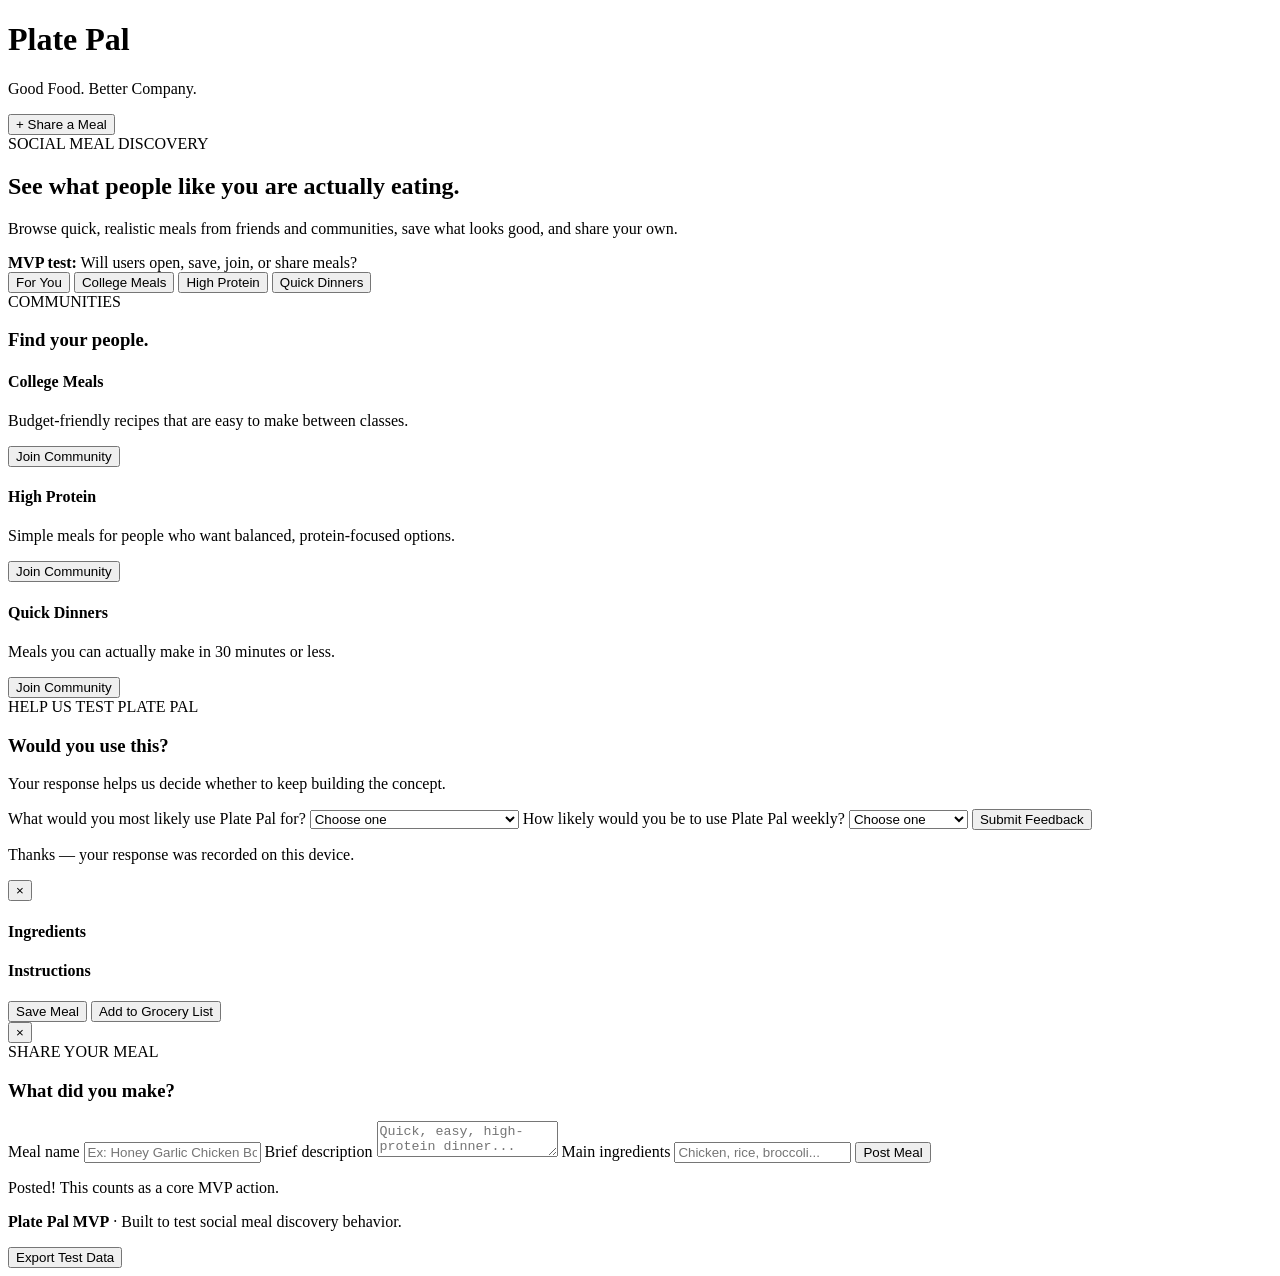
==== index.html @ 258e6122 "Publish Plate Pal MVP" ====
<!DOCTYPE html>
<html lang="en">
<head>
  <meta charset="UTF-8" />
  <meta name="viewport" content="width=device-width, initial-scale=1.0" />
  <title>Plate Pal MVP</title>
  <link rel="stylesheet" href="style.css" />
</head>
<body>
  <header class="topbar">
    <div>
      <h1>Plate Pal</h1>
      <p class="tagline">Good Food. Better Company.</p>
    </div>
    <button id="submitMealBtn" class="primary-btn">+ Share a Meal</button>
  </header>

  <main>
    <section class="hero">
      <div>
        <span class="eyebrow">SOCIAL MEAL DISCOVERY</span>
        <h2>See what people like you are actually eating.</h2>
        <p>
          Browse quick, realistic meals from friends and communities, save what looks good,
          and share your own.
        </p>
      </div>
      <div class="test-note">
        <strong>MVP test:</strong>
        <span>Will users open, save, join, or share meals?</span>
      </div>
    </section>

    <section class="filters">
      <button class="filter active" data-filter="all">For You</button>
      <button class="filter" data-filter="college">College Meals</button>
      <button class="filter" data-filter="protein">High Protein</button>
      <button class="filter" data-filter="quick">Quick Dinners</button>
    </section>

    <section id="feed" class="feed"></section>

    <section class="communities-section">
      <div class="section-heading">
        <div>
          <span class="eyebrow">COMMUNITIES</span>
          <h3>Find your people.</h3>
        </div>
      </div>

      <div class="community-grid">
        <article class="community-card">
          <h4>College Meals</h4>
          <p>Budget-friendly recipes that are easy to make between classes.</p>
          <button class="secondary-btn join-btn" data-community="College Meals">Join Community</button>
        </article>

        <article class="community-card">
          <h4>High Protein</h4>
          <p>Simple meals for people who want balanced, protein-focused options.</p>
          <button class="secondary-btn join-btn" data-community="High Protein">Join Community</button>
        </article>

        <article class="community-card">
          <h4>Quick Dinners</h4>
          <p>Meals you can actually make in 30 minutes or less.</p>
          <button class="secondary-btn join-btn" data-community="Quick Dinners">Join Community</button>
        </article>
      </div>
    </section>

    <section class="feedback-section">
      <div>
        <span class="eyebrow">HELP US TEST PLATE PAL</span>
        <h3>Would you use this?</h3>
        <p>Your response helps us decide whether to keep building the concept.</p>
      </div>
      <form id="feedbackForm">
        <label>
          What would you most likely use Plate Pal for?
          <select id="useCase" required>
            <option value="">Choose one</option>
            <option>Finding meal inspiration</option>
            <option>Saving recipes</option>
            <option>Seeing what friends are making</option>
            <option>Sharing my own meals</option>
            <option>Joining food communities</option>
          </select>
        </label>

        <label>
          How likely would you be to use Plate Pal weekly?
          <select id="weeklyUse" required>
            <option value="">Choose one</option>
            <option>Very likely</option>
            <option>Somewhat likely</option>
            <option>Not sure</option>
            <option>Unlikely</option>
          </select>
        </label>

        <button class="primary-btn" type="submit">Submit Feedback</button>
      </form>
      <p id="feedbackThanks" class="success hidden">Thanks — your response was recorded on this device.</p>
    </section>
  </main>

  <div id="recipeModal" class="modal hidden" aria-hidden="true">
    <div class="modal-card">
      <button class="close-btn" id="closeRecipe" aria-label="Close">×</button>
      <img id="modalImage" alt="" />
      <div class="modal-content">
        <span id="modalTag" class="pill"></span>
        <h3 id="modalTitle"></h3>
        <p id="modalDescription"></p>

        <h4>Ingredients</h4>
        <ul id="modalIngredients"></ul>

        <h4>Instructions</h4>
        <ol id="modalInstructions"></ol>

        <div class="modal-actions">
          <button id="saveRecipeBtn" class="primary-btn">Save Meal</button>
          <button id="groceryBtn" class="secondary-btn">Add to Grocery List</button>
        </div>
      </div>
    </div>
  </div>

  <div id="shareModal" class="modal hidden" aria-hidden="true">
    <div class="modal-card small">
      <button class="close-btn" id="closeShare" aria-label="Close">×</button>
      <div class="modal-content">
        <span class="eyebrow">SHARE YOUR MEAL</span>
        <h3>What did you make?</h3>
        <form id="shareMealForm">
          <label>
            Meal name
            <input id="mealName" required placeholder="Ex: Honey Garlic Chicken Bowl" />
          </label>
          <label>
            Brief description
            <textarea id="mealDescription" required placeholder="Quick, easy, high-protein dinner..."></textarea>
          </label>
          <label>
            Main ingredients
            <input id="mealIngredients" required placeholder="Chicken, rice, broccoli..." />
          </label>
          <button class="primary-btn" type="submit">Post Meal</button>
        </form>
        <p id="shareThanks" class="success hidden">Posted! This counts as a core MVP action.</p>
      </div>
    </div>
  </div>

  <footer>
    <p><strong>Plate Pal MVP</strong> · Built to test social meal discovery behavior.</p>
    <button id="exportBtn" class="text-btn">Export Test Data</button>
  </footer>

  <script src="script.js"></script>
</body>
</html>
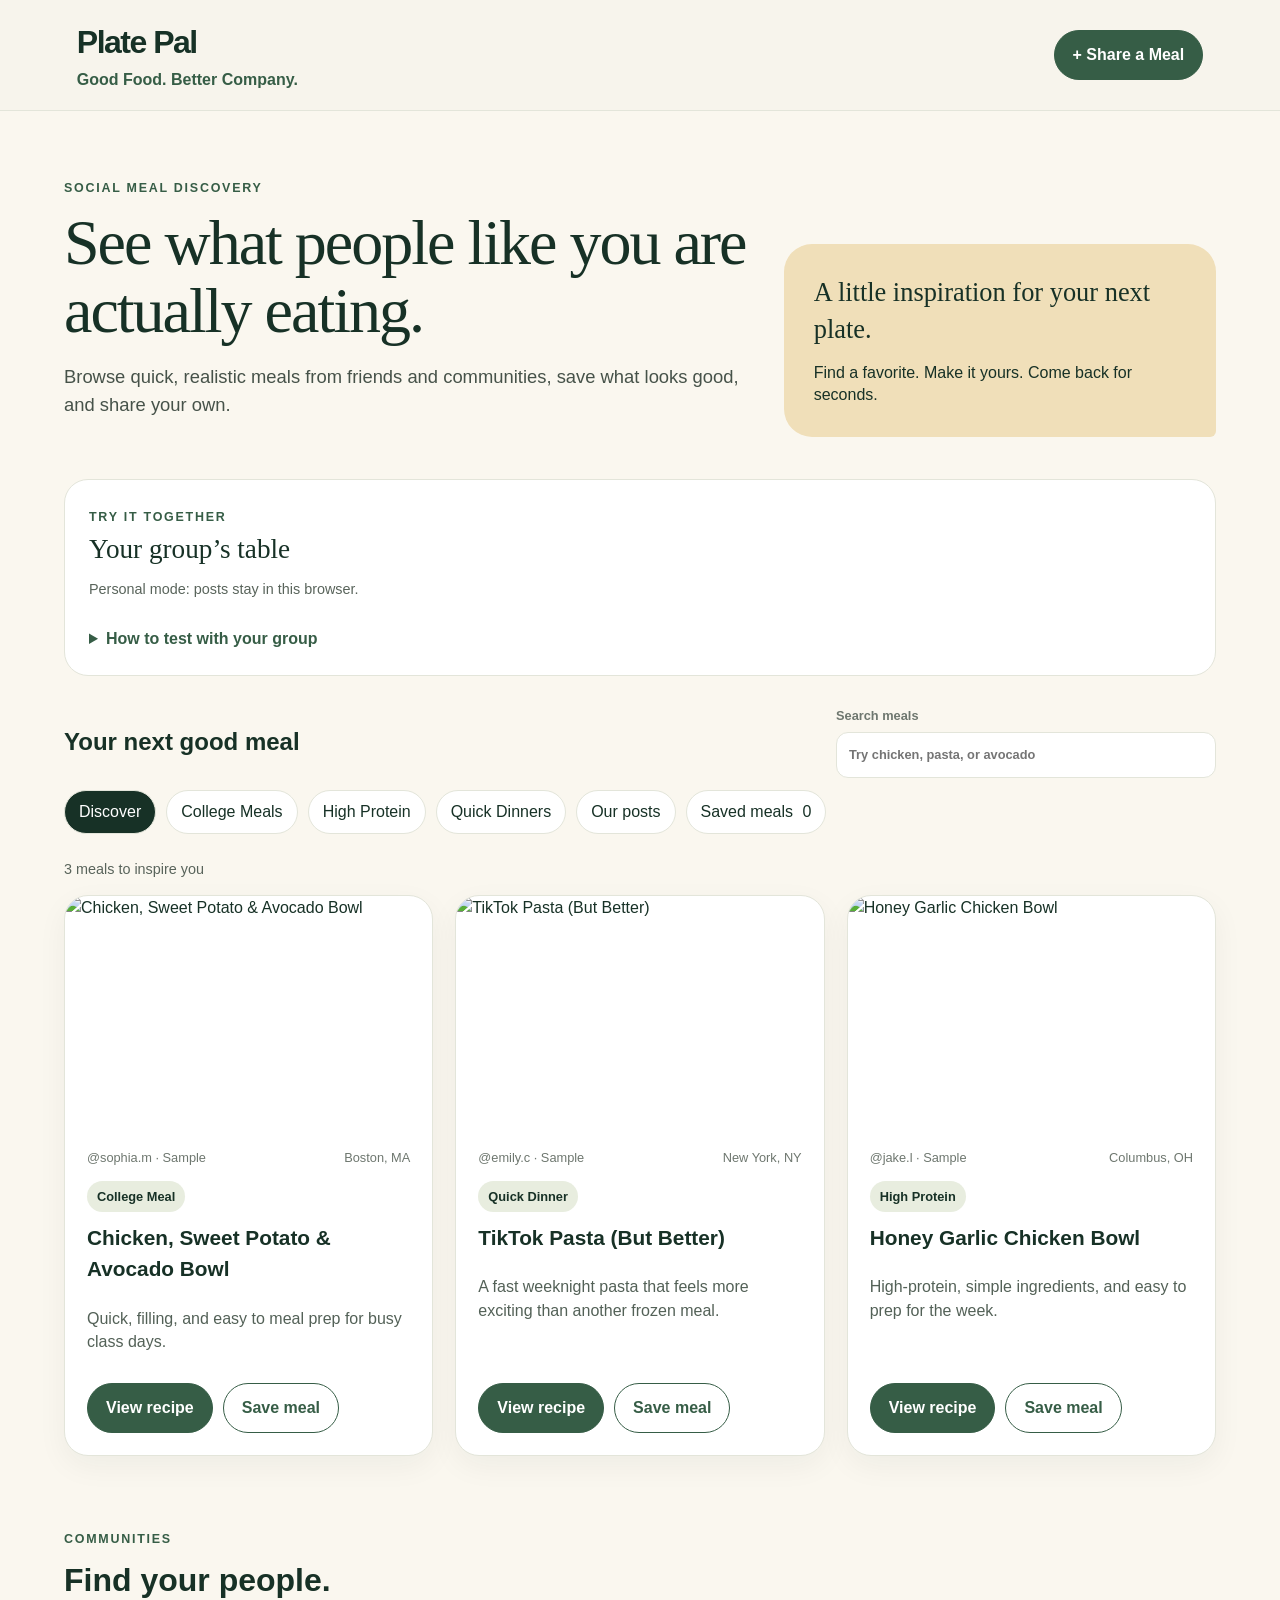
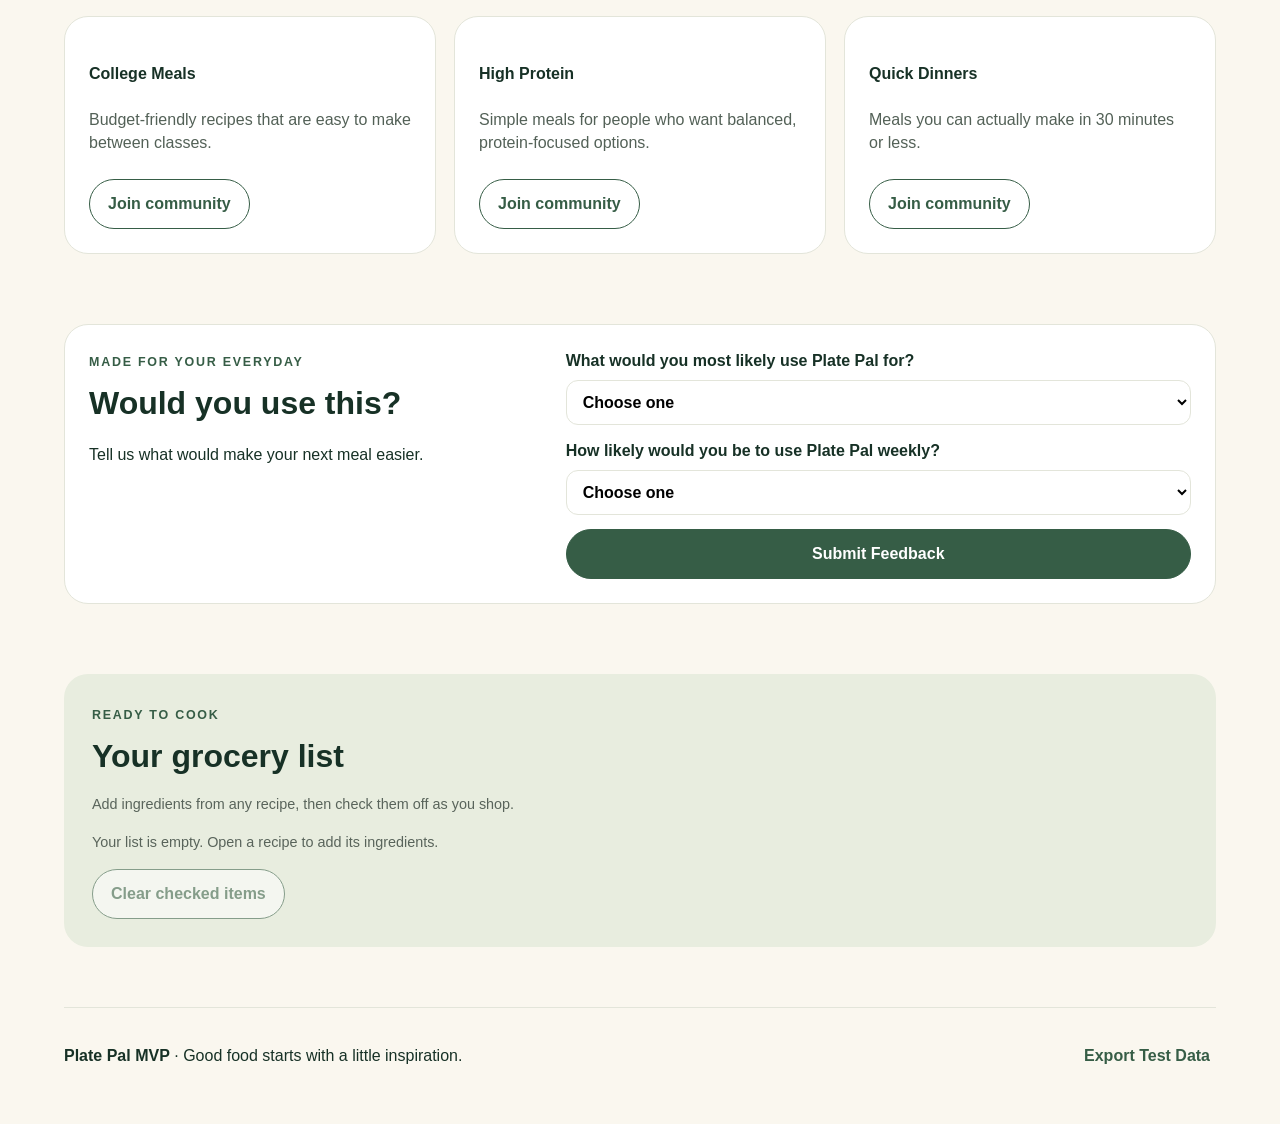
==== commit 379fd465: "Upgrade Plate Pal with meal photos, macros, saved meals, and group testing Replace the starter inter" ====
--- a/index.html
+++ b/index.html
@@ -15,7 +15,7 @@
     <button id="submitMealBtn" class="primary-btn">+ Share a Meal</button>
   </header>
 
-  <main>
+  <main id="main">
     <section class="hero">
       <div>
         <span class="eyebrow">SOCIAL MEAL DISCOVERY</span>
@@ -26,17 +26,27 @@
         </p>
       </div>
       <div class="test-note">
-        <strong>MVP test:</strong>
-        <span>Will users open, save, join, or share meals?</span>
-      </div>
-    </section>
-
-    <section class="filters">
-      <button class="filter active" data-filter="all">For You</button>
+        <strong>A little inspiration for your next plate.</strong>
+        <span>Find a favorite. Make it yours. Come back for seconds.</span>
+      </div>
+    </section>
+
+    <section class="group-panel" aria-labelledby="groupHeading">
+      <div><span class="eyebrow">TRY IT TOGETHER</span><h2 id="groupHeading">Your group’s table</h2><p id="groupStatus" class="results" role="status">Personal mode: posts stay in this browser.</p></div>
+      <div class="group-actions"><button id="refreshGroup" class="secondary-btn hidden">Refresh group feed</button><button id="copyGroupLink" class="secondary-btn hidden">Copy group link</button></div>
+      <label id="groupLinkLabel" class="hidden">Group link<input id="groupLink" type="text" readonly /></label>
+      <details id="groupHelp"><summary>How to test with your group</summary><p>For a shared feed, start the included group server on one computer and open its group link on each device connected to the same Wi-Fi. See GROUP_TESTING.md for the steps.</p><p>You can also try posting here on your own: add your name, a food photo, and optional nutrition info. Choose “Our posts” to see your creations.</p></details>
+    </section>
+    <div class="feed-heading"><h2>Your next good meal</h2><label class="search-label">Search meals<input id="searchMeals" type="search" placeholder="Try chicken, pasta, or avocado" /></label></div>
+    <section class="filters" aria-label="Filter meals">
+      <button class="filter active" data-filter="all">Discover</button>
       <button class="filter" data-filter="college">College Meals</button>
       <button class="filter" data-filter="protein">High Protein</button>
       <button class="filter" data-filter="quick">Quick Dinners</button>
-    </section>
+      <button class="filter" data-filter="group">Our posts</button>
+      <button class="filter" data-filter="saved">Saved meals <span id="savedCount">0</span></button>
+    </section>
+    <p id="resultCount" class="results" aria-live="polite"></p>
 
     <section id="feed" class="feed"></section>
 
@@ -71,9 +81,9 @@
 
     <section class="feedback-section">
       <div>
-        <span class="eyebrow">HELP US TEST PLATE PAL</span>
+        <span class="eyebrow">MADE FOR YOUR EVERYDAY</span>
         <h3>Would you use this?</h3>
-        <p>Your response helps us decide whether to keep building the concept.</p>
+        <p>Tell us what would make your next meal easier.</p>
       </div>
       <form id="feedbackForm">
         <label>
@@ -105,7 +115,7 @@
     </section>
   </main>
 
-  <div id="recipeModal" class="modal hidden" aria-hidden="true">
+  <div id="recipeModal" class="modal hidden" role="dialog" aria-modal="true" aria-hidden="true" aria-label="Recipe">
     <div class="modal-card">
       <button class="close-btn" id="closeRecipe" aria-label="Close">×</button>
       <img id="modalImage" alt="" />
@@ -113,6 +123,7 @@
         <span id="modalTag" class="pill"></span>
         <h3 id="modalTitle"></h3>
         <p id="modalDescription"></p>
+        <div id="modalMacros"></div>
 
         <h4>Ingredients</h4>
         <ul id="modalIngredients"></ul>
@@ -128,37 +139,63 @@
     </div>
   </div>
 
-  <div id="shareModal" class="modal hidden" aria-hidden="true">
+  <div id="shareModal" class="modal hidden" role="dialog" aria-modal="true" aria-hidden="true" aria-label="Share a meal">
     <div class="modal-card small">
       <button class="close-btn" id="closeShare" aria-label="Close">×</button>
       <div class="modal-content">
         <span class="eyebrow">SHARE YOUR MEAL</span>
         <h3>What did you make?</h3>
         <form id="shareMealForm">
+          <label>Your name<input id="mealAuthor" maxlength="40" required autocomplete="nickname" placeholder="What should we call you?" /></label>
+          <div class="photo-upload">
+            <label>Meal photo (optional)<input id="mealPhoto" type="file" accept="image/jpeg,image/png,image/webp" aria-describedby="photoHelp photoStatus" /></label>
+            <p id="photoHelp" class="results">Choose a JPG, PNG, or WebP up to 15 MB. Photos are resized for your post.</p>
+            <img id="photoPreview" class="photo-preview hidden" alt="Your selected meal photo" />
+            <button id="removePhoto" class="text-btn hidden" type="button">Remove photo</button>
+            <p id="photoStatus" class="results" role="status"></p>
+          </div>
           <label>
             Meal name
-            <input id="mealName" required placeholder="Ex: Honey Garlic Chicken Bowl" />
+            <input id="mealName" maxlength="100" required placeholder="Ex: Honey Garlic Chicken Bowl" />
           </label>
           <label>
             Brief description
-            <textarea id="mealDescription" required placeholder="Quick, easy, high-protein dinner..."></textarea>
+            <textarea id="mealDescription" maxlength="600" required placeholder="Quick, easy, high-protein dinner..."></textarea>
           </label>
           <label>
-            Main ingredients
-            <input id="mealIngredients" required placeholder="Chicken, rice, broccoli..." />
+            Main ingredients (optional)
+            <input id="mealIngredients" maxlength="1500" placeholder="Chicken, rice, broccoli..." />
           </label>
-          <button class="primary-btn" type="submit">Post Meal</button>
+          <label>Steps (optional, one per line)<textarea id="mealSteps" maxlength="4000" placeholder="Cook the rice.&#10;Prepare your toppings.&#10;Build your bowl."></textarea></label>
+          <label>Community<select id="mealCommunity"><option value="college">College Meals</option><option value="protein">High Protein</option><option value="quick">Quick Dinners</option></select></label>
+          <fieldset class="macro-fields">
+            <legend>Nutrition per serving (optional)</legend>
+            <p class="results">Enter your own estimates or values from a label. Leave anything you don’t know blank.</p>
+            <label>Serving size<input id="mealServing" maxlength="80" placeholder="e.g. 1 bowl or 250 g" /></label>
+            <div class="macro-inputs">
+              <label>Calories (kcal)<input id="mealCalories" type="number" min="0" max="10000" step="1" inputmode="numeric" placeholder="—" /></label>
+              <label>Protein (g)<input id="mealProtein" type="number" min="0" max="1000" step="0.1" inputmode="decimal" placeholder="—" /></label>
+              <label>Carbs (g)<input id="mealCarbs" type="number" min="0" max="1000" step="0.1" inputmode="decimal" placeholder="—" /></label>
+              <label>Fat (g)<input id="mealFat" type="number" min="0" max="1000" step="0.1" inputmode="decimal" placeholder="—" /></label>
+            </div>
+            <p class="results">Reported by the person posting; not calculated from the photo.</p>
+          </fieldset>
+          <p id="shareModeNote" class="results">Your post is saved on this browser. Use group testing mode to share with your group.</p>
+          <p id="postError" class="form-error hidden" role="alert"></p>
+          <button id="postMealBtn" class="primary-btn" type="submit">Post meal</button>
         </form>
-        <p id="shareThanks" class="success hidden">Posted! This counts as a core MVP action.</p>
+        <p id="shareThanks" class="success hidden">Added to your feed!</p>
       </div>
     </div>
   </div>
 
+  <section class="grocery-section" aria-labelledby="groceryHeading"><div class="section-heading"><span class="eyebrow">READY TO COOK</span><h3 id="groceryHeading">Your grocery list</h3></div><p class="results">Add ingredients from any recipe, then check them off as you shop.</p><ul id="groceryList"></ul><button id="clearGroceries" class="secondary-btn">Clear checked items</button></section>
   <footer>
-    <p><strong>Plate Pal MVP</strong> · Built to test social meal discovery behavior.</p>
+    <p><strong>Plate Pal MVP</strong> · Good food starts with a little inspiration.</p>
     <button id="exportBtn" class="text-btn">Export Test Data</button>
   </footer>
 
+  <div id="toast" role="status" class="toast hidden"></div>
   <script src="script.js"></script>
 </body>
 </html>
--- a/style.css
+++ b/style.css
@@ -0,0 +1,428 @@
+* {
+  box-sizing: border-box;
+}
+
+:root {
+  --cream: #f7f4ec;
+  --card: #ffffff;
+  --sage: #dfe8dd;
+  --green: #476b50;
+  --dark: #173126;
+  --muted: #6e776f;
+  --line: #d8ddd7;
+}
+
+body {
+  margin: 0;
+  font-family: Arial, Helvetica, sans-serif;
+  background: var(--cream);
+  color: var(--dark);
+}
+
+button, input, textarea, select {
+  font: inherit;
+}
+
+button {
+  cursor: pointer;
+}
+
+.topbar {
+  position: sticky;
+  top: 0;
+  z-index: 10;
+  display: flex;
+  justify-content: space-between;
+  align-items: center;
+  padding: 18px 6vw;
+  background: rgba(247, 244, 236, 0.96);
+  border-bottom: 1px solid var(--line);
+}
+
+.topbar h1 {
+  margin: 0;
+  font-size: 2rem;
+}
+
+.tagline {
+  margin: 2px 0 0;
+  color: var(--green);
+  font-weight: 600;
+}
+
+main {
+  width: min(1180px, 90vw);
+  margin: 0 auto;
+}
+
+.hero {
+  display: grid;
+  grid-template-columns: 1.6fr 1fr;
+  gap: 28px;
+  align-items: end;
+  padding: 60px 0 30px;
+}
+
+.hero h2 {
+  font-size: clamp(2.3rem, 5vw, 4.5rem);
+  line-height: 0.98;
+  margin: 10px 0 18px;
+  max-width: 850px;
+}
+
+.hero p {
+  font-size: 1.15rem;
+  line-height: 1.5;
+  color: #465249;
+}
+
+.eyebrow {
+  font-size: 0.78rem;
+  font-weight: 800;
+  letter-spacing: 0.14em;
+  color: var(--green);
+}
+
+.test-note {
+  background: var(--sage);
+  border-radius: 22px;
+  padding: 20px;
+  line-height: 1.4;
+}
+
+.test-note strong,
+.test-note span {
+  display: block;
+}
+
+.primary-btn,
+.secondary-btn {
+  border-radius: 999px;
+  padding: 12px 18px;
+  border: 1px solid var(--green);
+  font-weight: 700;
+}
+
+.primary-btn {
+  background: var(--green);
+  color: white;
+}
+
+.secondary-btn {
+  background: white;
+  color: var(--green);
+}
+
+.filters {
+  display: flex;
+  gap: 10px;
+  flex-wrap: wrap;
+  margin: 10px 0 25px;
+}
+
+.filter {
+  border: 1px solid var(--line);
+  background: white;
+  color: var(--dark);
+  border-radius: 999px;
+  padding: 9px 14px;
+}
+
+.filter.active {
+  background: var(--dark);
+  color: white;
+}
+
+.feed {
+  display: grid;
+  grid-template-columns: repeat(3, 1fr);
+  gap: 22px;
+}
+
+.meal-card {
+  background: var(--card);
+  border: 1px solid var(--line);
+  border-radius: 24px;
+  overflow: hidden;
+  box-shadow: 0 10px 30px rgba(23, 49, 38, 0.05);
+}
+
+.meal-card img {
+  width: 100%;
+  height: 230px;
+  object-fit: cover;
+}
+
+.meal-content {
+  padding: 18px;
+}
+
+.meal-meta {
+  display: flex;
+  justify-content: space-between;
+  color: var(--muted);
+  font-size: 0.9rem;
+}
+
+.meal-card h3 {
+  margin: 10px 0 6px;
+  font-size: 1.3rem;
+}
+
+.meal-card p {
+  color: #536157;
+  line-height: 1.45;
+}
+
+.card-actions {
+  display: flex;
+  gap: 10px;
+  margin-top: 14px;
+}
+
+.pill {
+  display: inline-block;
+  border-radius: 999px;
+  background: var(--sage);
+  color: var(--dark);
+  padding: 6px 10px;
+  font-size: 0.8rem;
+  font-weight: 700;
+}
+
+.communities-section,
+.feedback-section {
+  margin: 70px 0;
+}
+
+.section-heading h3,
+.feedback-section h3 {
+  font-size: 2rem;
+  margin: 6px 0 12px;
+}
+
+.community-grid {
+  display: grid;
+  grid-template-columns: repeat(3, 1fr);
+  gap: 18px;
+}
+
+.community-card,
+.feedback-section {
+  background: white;
+  border: 1px solid var(--line);
+  border-radius: 24px;
+  padding: 24px;
+}
+
+.community-card p {
+  min-height: 55px;
+  color: #536157;
+  line-height: 1.45;
+}
+
+.feedback-section {
+  display: grid;
+  grid-template-columns: 1fr 1.4fr;
+  gap: 30px;
+}
+
+#feedbackForm,
+#shareMealForm {
+  display: grid;
+  gap: 14px;
+}
+
+label {
+  display: grid;
+  gap: 7px;
+  font-weight: 700;
+}
+
+input, textarea, select {
+  width: 100%;
+  padding: 12px;
+  border: 1px solid var(--line);
+  border-radius: 12px;
+  background: #fff;
+}
+
+textarea {
+  min-height: 100px;
+  resize: vertical;
+}
+
+.modal {
+  position: fixed;
+  inset: 0;
+  z-index: 30;
+  background: rgba(13, 28, 21, 0.62);
+  display: grid;
+  place-items: center;
+  padding: 25px;
+}
+
+.modal-card {
+  width: min(900px, 95vw);
+  max-height: 90vh;
+  overflow-y: auto;
+  background: white;
+  border-radius: 26px;
+  position: relative;
+}
+
+.modal-card.small {
+  width: min(560px, 95vw);
+}
+
+.modal-card > img {
+  width: 100%;
+  height: 330px;
+  object-fit: cover;
+}
+
+.modal-content {
+  padding: 26px;
+}
+
+.modal-actions {
+  display: flex;
+  gap: 12px;
+  flex-wrap: wrap;
+  margin-top: 20px;
+}
+
+.close-btn {
+  position: absolute;
+  top: 12px;
+  right: 12px;
+  width: 38px;
+  height: 38px;
+  border-radius: 50%;
+  border: 0;
+  background: rgba(255,255,255,0.95);
+  font-size: 1.6rem;
+  line-height: 1;
+}
+
+.hidden {
+  display: none !important;
+}
+
+.success {
+  margin-top: 14px;
+  color: var(--green);
+  font-weight: 700;
+}
+
+footer {
+  width: min(1180px, 90vw);
+  margin: 0 auto 40px;
+  padding-top: 20px;
+  border-top: 1px solid var(--line);
+  display: flex;
+  justify-content: space-between;
+  align-items: center;
+  gap: 20px;
+}
+
+.text-btn {
+  border: 0;
+  background: transparent;
+  color: var(--green);
+  font-weight: 700;
+}
+
+@media (max-width: 850px) {
+  .hero,
+  .feedback-section {
+    grid-template-columns: 1fr;
+  }
+
+  .feed,
+  .community-grid {
+    grid-template-columns: 1fr;
+  }
+
+  .topbar {
+    align-items: flex-start;
+    gap: 14px;
+  }
+
+  .topbar .primary-btn {
+    white-space: nowrap;
+  }
+}
+
+/* Everyday meal discovery */
+:root { --cream: #faf7ef; --green: #365d46; --sage: #e8eddf; --line: #e3e5da; }
+body { line-height: 1.5; }
+.topbar h1 { letter-spacing: -1.5px; }
+.hero { padding: 64px 0 42px; }
+.hero h2 { font-family: Georgia, serif; font-weight: 500; line-height: 1.06; letter-spacing: -2px; }
+.test-note { background: #f0dfb9; padding: 30px; border-radius: 28px 28px 6px 28px; }
+.test-note strong { font-family: Georgia, serif; font-size: 1.65rem; font-weight: 500; margin-bottom: 14px; }
+.feed-heading { display: flex; justify-content: space-between; align-items: center; gap: 24px; margin-top: 16px; }
+.feed-heading h2 { font-size: 1.5rem; }
+.search-label { font-size: .8rem; width: min(380px, 100%); color: var(--muted); }
+.results { color: #59645b; font-size: .9rem; }
+#savedCount { margin-left: 5px; }
+.meal-card { display: flex; flex-direction: column; transition: box-shadow .2s; }
+.meal-card:hover { box-shadow: 0 14px 35px #17312615; }
+.meal-content { display: flex; flex-direction: column; flex: 1; padding: 22px; }
+.meal-meta { gap: 10px; font-size: .8rem; margin-bottom: 14px; }
+.meal-content .pill { align-self: flex-start; }
+.meal-content p { flex: 1; }
+.meal-placeholder { height: 230px; display: grid; place-items: center; background: #e8eddf; color: #365d46; font: 2rem Georgia, serif; }
+button:hover { filter: brightness(.95); }
+button:disabled { opacity: .55; cursor: default; }
+:focus-visible { outline: 3px solid #b87523; outline-offset: 4px; }
+.empty-state { grid-column: 1 / -1; text-align: center; padding: 45px 24px; border: 1px dashed var(--line); border-radius: 24px; }
+.grocery-section { width: min(1180px,90vw); margin: 0 auto 60px; padding: 28px; background: #e8eddf; border-radius: 24px; }
+#groceryList { list-style: none; padding: 0; columns: 2; }
+.grocery-item { display: flex; align-items: center; gap: 12px; padding: 8px 0; font-weight: 400; break-inside: avoid; }
+.grocery-item input { width: 20px; height: 20px; accent-color: var(--green); }
+.grocery-item.checked { text-decoration: line-through; color: var(--muted); }
+.toast { position: fixed; bottom: 22px; left: 50%; transform: translateX(-50%); background: var(--dark); color: white; padding: 14px 24px; border-radius: 16px; max-width: 90vw; width: max-content; z-index: 60; box-shadow: 0 5px 30px #0002; }
+#feed { scroll-margin-top: 130px; }
+.modal-content li { padding-bottom: 8px; }
+@media (min-width: 601px) and (max-width: 850px) { .feed, .community-grid { grid-template-columns: repeat(2, 1fr); } }
+@media (max-width: 600px) {
+  .topbar { padding: 16px 5vw; align-items: center; }
+  .topbar h1 { font-size: 1.6rem; }
+  .tagline { font-size: .7rem; }
+  .topbar .primary-btn { padding: 10px 12px; font-size: .8rem; }
+  .hero { padding-top: 32px; gap: 16px; }
+  .hero h2 { letter-spacing: -1px; }
+  .feed-heading { align-items: stretch; flex-direction: column; gap: 0; }
+  .search-label { width: 100%; }
+  .filters { margin-top: 22px; gap: 8px; }
+  .filter { font-size: .85rem; }
+  .modal { padding: 10px; }
+  .modal-card { width: 100%; max-height: 92dvh; }
+  .modal-card > img { height: 210px; }
+  #groceryList { columns: 1; }
+  footer { align-items: flex-start; flex-direction: column; }
+}
+@media (prefers-reduced-motion: reduce) { * { scroll-behavior: auto !important; transition: none !important; } }
+
+/* Photo posts and group testing */
+.photo-upload, .macro-fields { padding: 18px; border: 1px solid var(--line); border-radius: 18px; min-width: 0; }
+.photo-preview { display: block; width: 100%; max-height: 250px; object-fit: contain; background: var(--cream); border-radius: 12px; margin-bottom: 10px; }
+.macro-fields legend { font-weight: 700; padding: 0 6px; }
+.macro-inputs { display: grid; grid-template-columns: repeat(2, minmax(0, 1fr)); gap: 12px; margin-top: 14px; }
+.macro-inputs label { font-size: .85rem; }
+.nutrition { border-top: 1px solid var(--line); padding: 12px 0; margin-top: 10px; }
+.nutrition .nutrition-caption { font-size: .8rem; margin: 0 0 8px; }
+.macro-summary { display: flex; flex-wrap: wrap; gap: 8px; }
+.macro-summary span { background: var(--cream); border-radius: 8px; padding: 6px 8px; font-size: .8rem; }
+.nutrition small { display: block; color: #59645b; font-size: .7rem; margin-top: 7px; }
+.form-error { color: #9c3024; background: #fff1e9; border-radius: 10px; padding: 12px; }
+.group-panel { border: 1px solid var(--line); background: white; padding: 24px; border-radius: 24px; margin-bottom: 28px; }
+.group-panel h2 { margin: 6px 0; font: 1.7rem Georgia, serif; }
+.group-actions { display: flex; flex-wrap: wrap; gap: 10px; }
+.group-panel summary { cursor: pointer; color: var(--green); font-weight: 700; margin-top: 12px; }
+.group-panel details p { max-width: 760px; color: #59645b; }
+
+#groupLinkLabel { margin-top: 16px; max-width: 680px; font-size: .85rem; }
+#groupLink { font-weight: 400; }
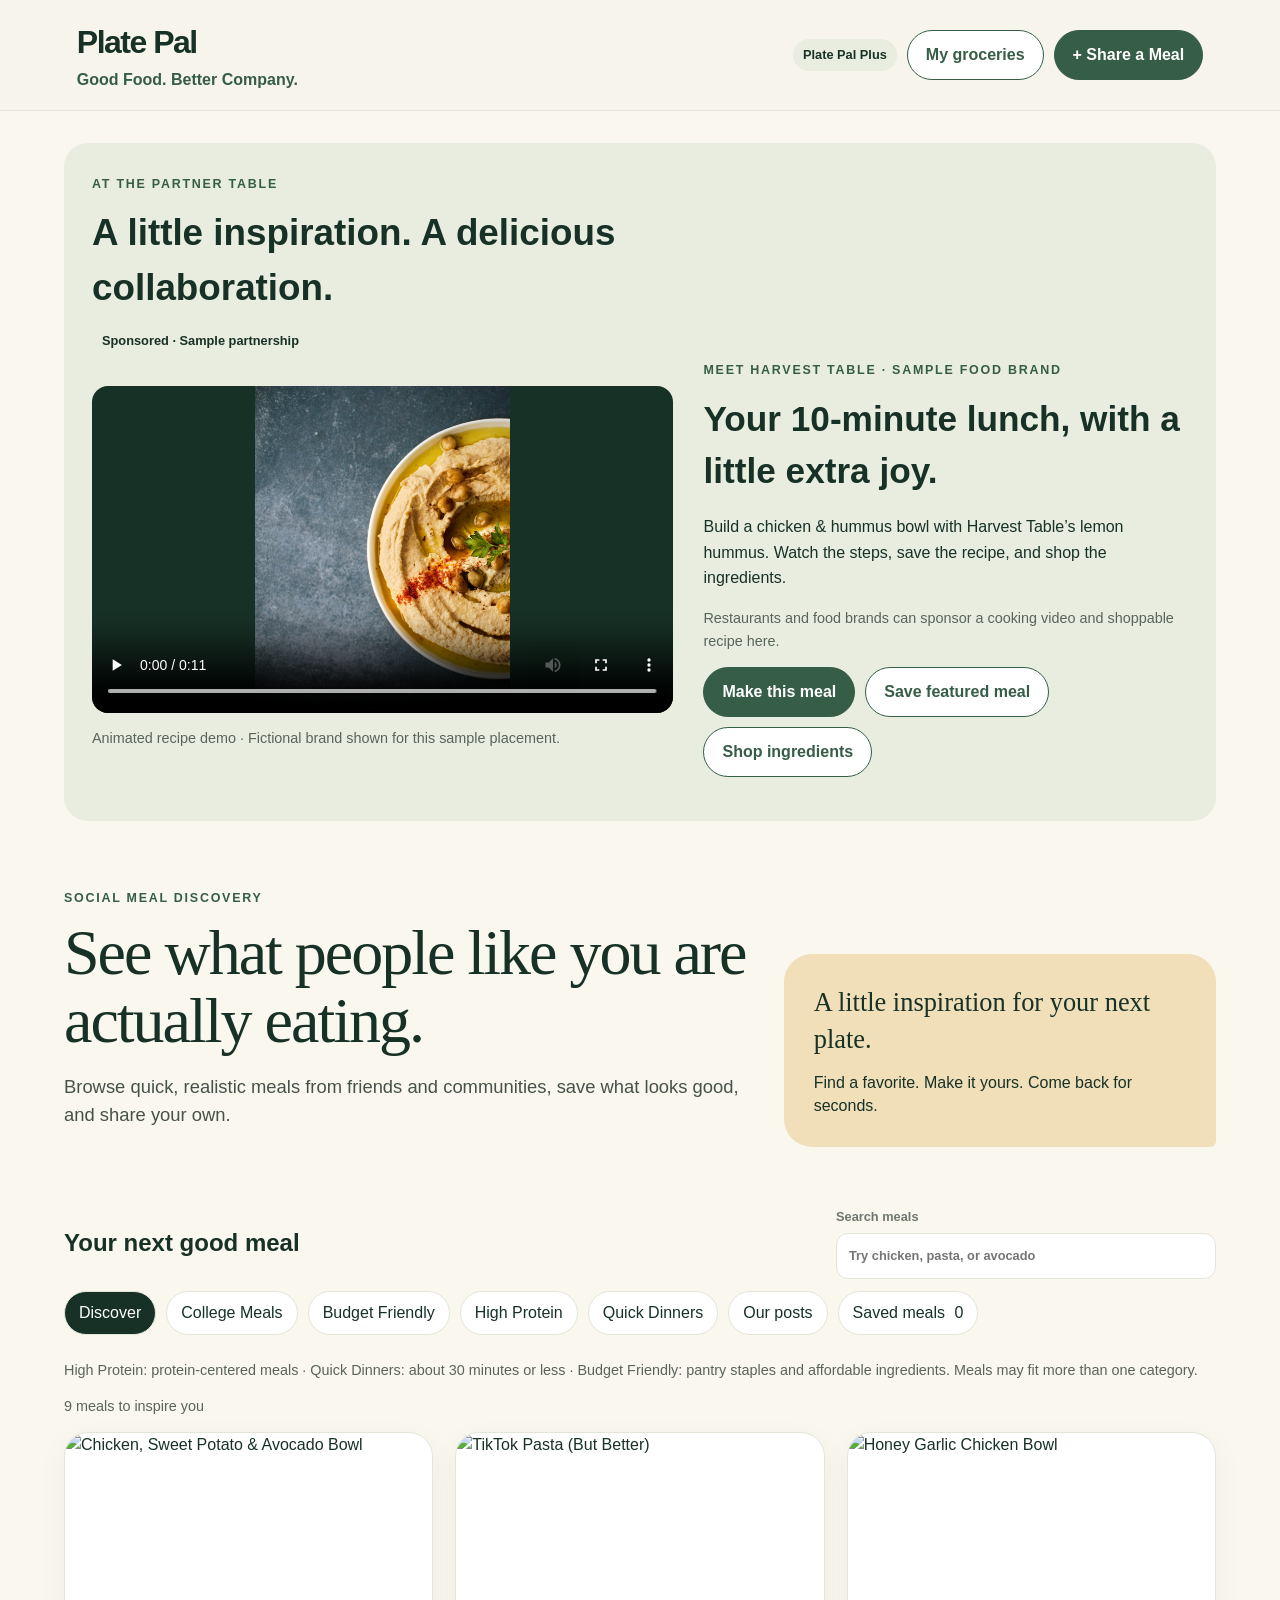
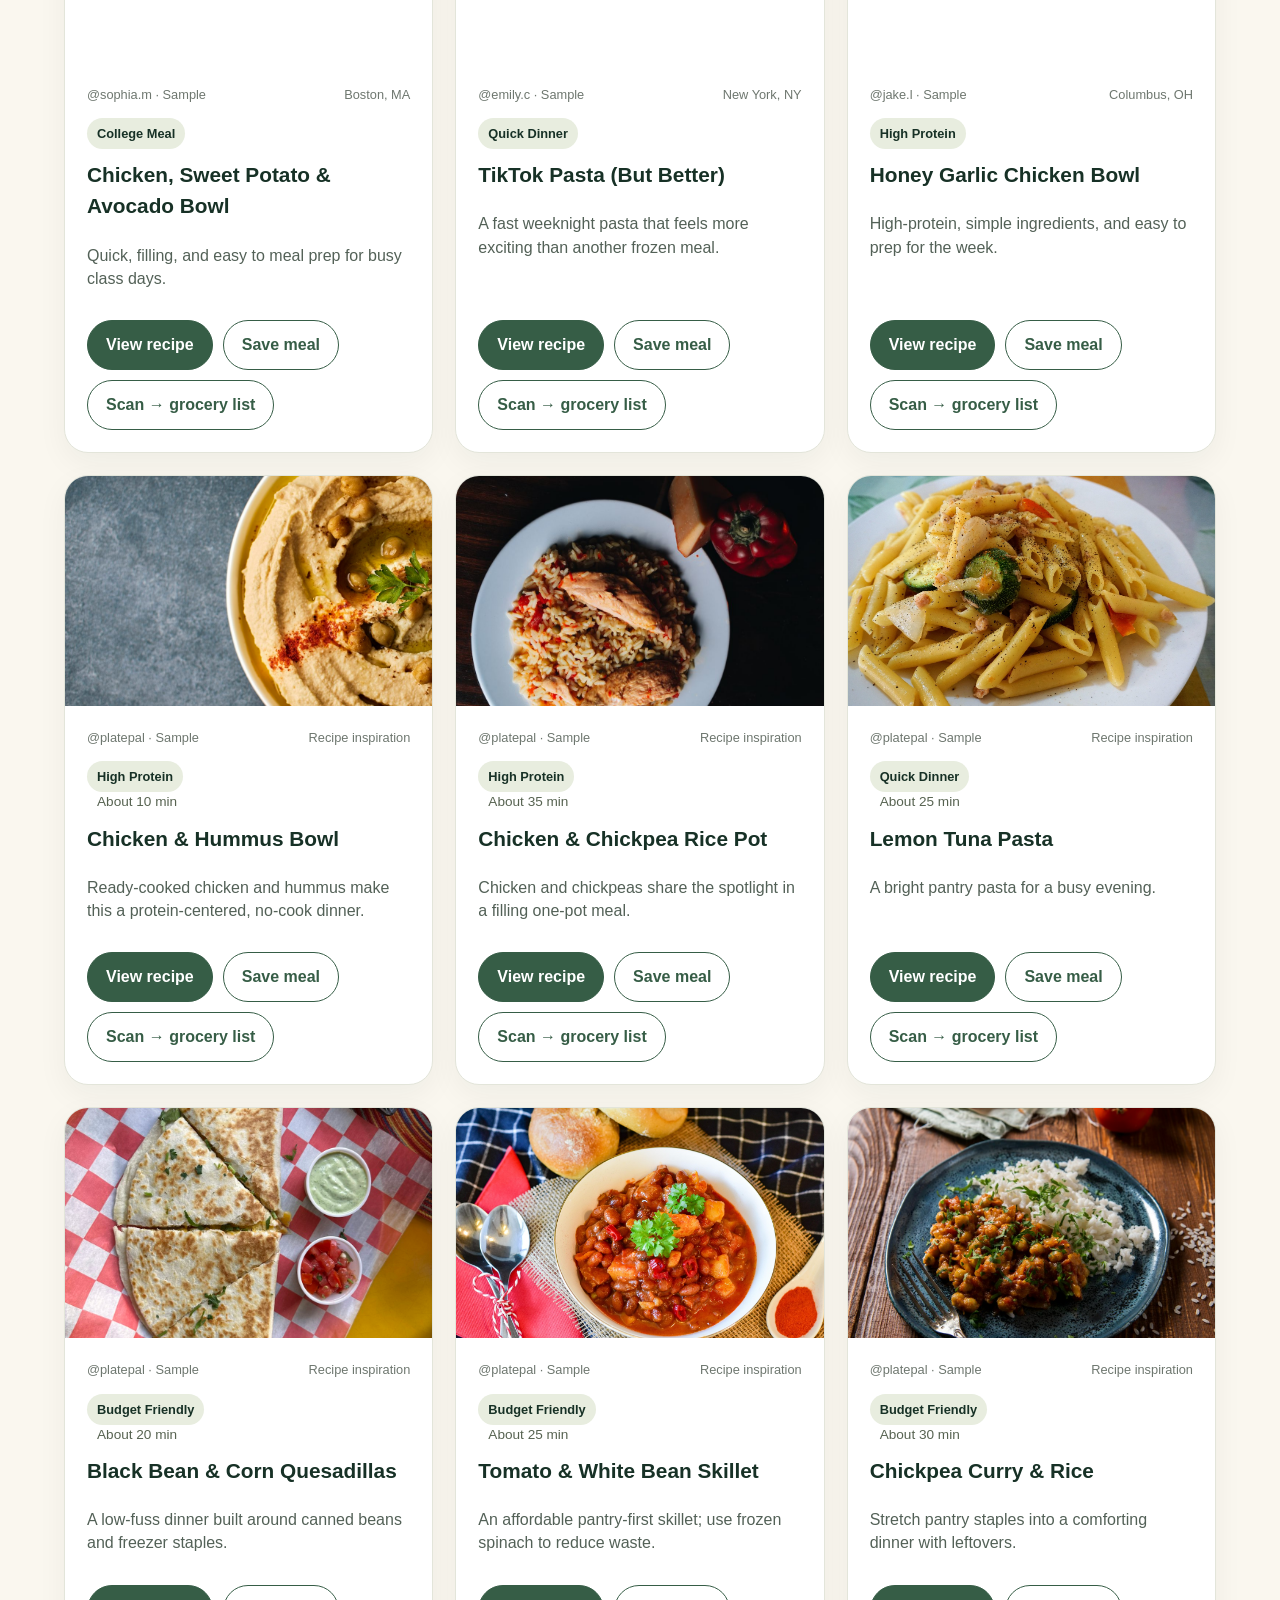
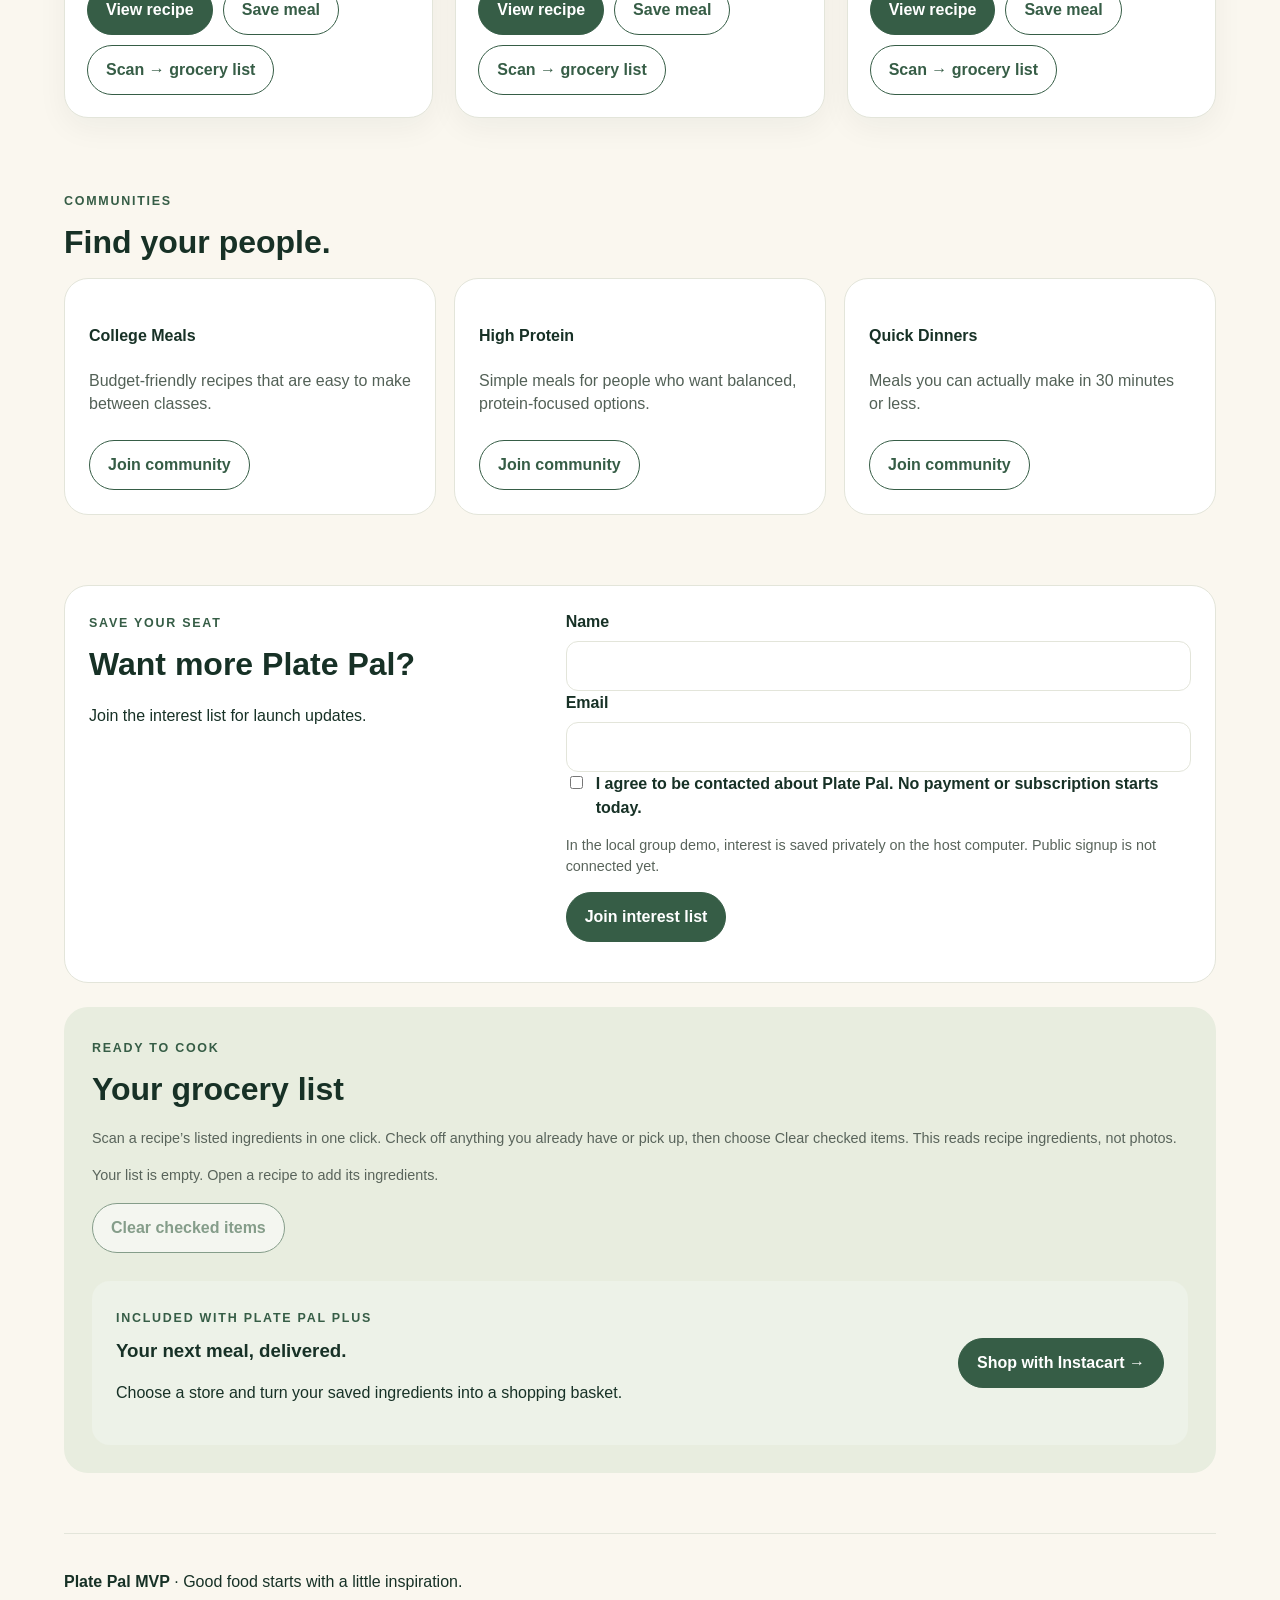
==== commit b566c700: "Publish sponsored meal feature and premium grocery shopping demo Add cooking video with hummus thumb" ====
--- a/index.html
+++ b/index.html
@@ -12,10 +12,17 @@
       <h1>Plate Pal</h1>
       <p class="tagline">Good Food. Better Company.</p>
     </div>
-    <button id="submitMealBtn" class="primary-btn">+ Share a Meal</button>
+    <div class="header-actions"><span class="pill">Plate Pal Plus</span><button id="myGroceriesBtn" class="secondary-btn">My groceries</button><button id="submitMealBtn" class="primary-btn">+ Share a Meal</button></div>
   </header>
 
   <main id="main">
+    <section class="featured-section" aria-labelledby="featuredHeading">
+      <div class="section-heading"><div><span class="eyebrow">AT THE PARTNER TABLE</span><h2 id="featuredHeading">A little inspiration. A delicious collaboration.</h2></div><span class="pill">Sponsored · Sample partnership</span></div>
+      <div class="featured-grid">
+        <div class="featured-player"><video id="featuredVideo" poster="images/hummus.jpg" controls playsinline preload="metadata" aria-label="Animated cooking demo: chicken and hummus bowl"><source src="featured-demo.webm" type="video/webm" />Your browser does not support this video.</video><p class="results">Animated recipe demo · Fictional brand shown for this sample placement.</p></div>
+        <div class="featured-copy"><span class="eyebrow">MEET HARVEST TABLE · SAMPLE FOOD BRAND</span><h3>Your 10-minute lunch, with a little extra joy.</h3><p>Build a chicken &amp; hummus bowl with Harvest Table’s lemon hummus. Watch the steps, save the recipe, and shop the ingredients.</p><p class="results">Restaurants and food brands can sponsor a cooking video and shoppable recipe here.</p><div class="featured-actions"><button id="featuredRecipe" class="primary-btn">Make this meal</button><button id="featuredSave" class="secondary-btn">Save featured meal</button><button id="featuredShop" class="secondary-btn">Shop ingredients</button></div><p id="featuredStatus" role="status"></p></div>
+      </div>
+    </section>
     <section class="hero">
       <div>
         <span class="eyebrow">SOCIAL MEAL DISCOVERY</span>
@@ -31,7 +38,7 @@
       </div>
     </section>
 
-    <section class="group-panel" aria-labelledby="groupHeading">
+    <section class="group-panel hidden" aria-labelledby="groupHeading">
       <div><span class="eyebrow">TRY IT TOGETHER</span><h2 id="groupHeading">Your group’s table</h2><p id="groupStatus" class="results" role="status">Personal mode: posts stay in this browser.</p></div>
       <div class="group-actions"><button id="refreshGroup" class="secondary-btn hidden">Refresh group feed</button><button id="copyGroupLink" class="secondary-btn hidden">Copy group link</button></div>
       <label id="groupLinkLabel" class="hidden">Group link<input id="groupLink" type="text" readonly /></label>
@@ -41,11 +48,13 @@
     <section class="filters" aria-label="Filter meals">
       <button class="filter active" data-filter="all">Discover</button>
       <button class="filter" data-filter="college">College Meals</button>
+      <button class="filter" data-filter="budget">Budget Friendly</button>
       <button class="filter" data-filter="protein">High Protein</button>
       <button class="filter" data-filter="quick">Quick Dinners</button>
       <button class="filter" data-filter="group">Our posts</button>
       <button class="filter" data-filter="saved">Saved meals <span id="savedCount">0</span></button>
     </section>
+    <p class="results">High Protein: protein-centered meals · Quick Dinners: about 30 minutes or less · Budget Friendly: pantry staples and affordable ingredients. Meals may fit more than one category.</p>
     <p id="resultCount" class="results" aria-live="polite"></p>
 
     <section id="feed" class="feed"></section>
@@ -79,39 +88,17 @@
       </div>
     </section>
 
-    <section class="feedback-section">
-      <div>
-        <span class="eyebrow">MADE FOR YOUR EVERYDAY</span>
-        <h3>Would you use this?</h3>
-        <p>Tell us what would make your next meal easier.</p>
-      </div>
-      <form id="feedbackForm">
-        <label>
-          What would you most likely use Plate Pal for?
-          <select id="useCase" required>
-            <option value="">Choose one</option>
-            <option>Finding meal inspiration</option>
-            <option>Saving recipes</option>
-            <option>Seeing what friends are making</option>
-            <option>Sharing my own meals</option>
-            <option>Joining food communities</option>
-          </select>
-        </label>
-
-        <label>
-          How likely would you be to use Plate Pal weekly?
-          <select id="weeklyUse" required>
-            <option value="">Choose one</option>
-            <option>Very likely</option>
-            <option>Somewhat likely</option>
-            <option>Not sure</option>
-            <option>Unlikely</option>
-          </select>
-        </label>
-
-        <button class="primary-btn" type="submit">Submit Feedback</button>
+    <section class="feedback-section interest-section">
+      <div><span class="eyebrow">SAVE YOUR SEAT</span><h3>Want more Plate Pal?</h3><p>Join the interest list for launch updates.</p></div>
+      <form id="interestForm">
+        <label>Name<input id="interestName" maxlength="80" autocomplete="given-name" required /></label>
+        <label>Email<input id="interestEmail" type="email" maxlength="254" autocomplete="email" required /></label>
+        <input id="interestPlan" type="hidden" value="free" />
+        <label class="consent"><input id="interestConsent" type="checkbox" required /> I agree to be contacted about Plate Pal. No payment or subscription starts today.</label>
+        <p id="interestNote" class="results"></p>
+        <button id="interestSubmit" class="primary-btn" type="submit">Join interest list</button>
+        <p id="interestStatus" role="status"></p>
       </form>
-      <p id="feedbackThanks" class="success hidden">Thanks — your response was recorded on this device.</p>
     </section>
   </main>
 
@@ -123,7 +110,7 @@
         <span id="modalTag" class="pill"></span>
         <h3 id="modalTitle"></h3>
         <p id="modalDescription"></p>
-        <div id="modalMacros"></div>
+        <div id="modalMacros"></div><p id="modalSource" class="results"></p>
 
         <h4>Ingredients</h4>
         <ul id="modalIngredients"></ul>
@@ -133,7 +120,7 @@
 
         <div class="modal-actions">
           <button id="saveRecipeBtn" class="primary-btn">Save Meal</button>
-          <button id="groceryBtn" class="secondary-btn">Add to Grocery List</button>
+          <button id="groceryBtn" class="secondary-btn">Scan ingredients &amp; add to list</button>
         </div>
       </div>
     </div>
@@ -189,13 +176,22 @@
     </div>
   </div>
 
-  <section class="grocery-section" aria-labelledby="groceryHeading"><div class="section-heading"><span class="eyebrow">READY TO COOK</span><h3 id="groceryHeading">Your grocery list</h3></div><p class="results">Add ingredients from any recipe, then check them off as you shop.</p><ul id="groceryList"></ul><button id="clearGroceries" class="secondary-btn">Clear checked items</button></section>
+  <section id="groceries" tabindex="-1" class="grocery-section" aria-labelledby="groceryHeading"><div class="section-heading"><span class="eyebrow">READY TO COOK</span><h3 id="groceryHeading">Your grocery list</h3></div><p class="results">Scan a recipe’s listed ingredients in one click. Check off anything you already have or pick up, then choose Clear checked items. This reads recipe ingredients, not photos.</p><ul id="groceryList"></ul><button id="clearGroceries" class="secondary-btn">Clear checked items</button><div class="upgrade-card"><div><span class="eyebrow">INCLUDED WITH PLATE PAL PLUS</span><h3>Your next meal, delivered.</h3><p>Choose a store and turn your saved ingredients into a shopping basket.</p></div><button id="shopGroceriesBtn" class="primary-btn">Shop with Instacart →</button></div></section>
+  <div id="shopModal" class="modal hidden" role="dialog" aria-modal="true" aria-hidden="true" aria-labelledby="shopTitle">
+    <div class="modal-card"><button id="closeShop" class="close-btn" aria-label="Close grocery shopping">×</button><div class="modal-content">
+      <span class="eyebrow">PLATE PAL PLUS · INSTACART SHOPPING PREVIEW</span><h3 id="shopTitle">Your list. Your favorite store.</h3><p class="results">Premium demo — store selection and baskets are simulated. Nothing is sent or ordered.</p>
+      <h4>1. Choose a store</h4><div id="storeChoices" class="store-grid" role="group" aria-label="Choose a store"></div><p class="results">Example stores; actual availability depends on your address and the shopping provider.</p>
+      <h4>2. Review your ingredients</h4><p id="basketSummary" role="status"></p><ul id="basketItems" class="basket-items"></ul><p class="results">Checked-off items stay out of your basket. Product matching, quantities, prices and substitutions would be reviewed at the store.</p>
+      <button id="previewBasket" class="primary-btn">Preview basket</button><div id="basketConfirmation" class="basket-confirmation hidden" role="status"></div>
+    </div></div>
+  </div>
   <footer>
     <p><strong>Plate Pal MVP</strong> · Good food starts with a little inspiration.</p>
-    <button id="exportBtn" class="text-btn">Export Test Data</button>
+    
   </footer>
 
   <div id="toast" role="status" class="toast hidden"></div>
+  <script src="config.js"></script>
   <script src="script.js"></script>
 </body>
 </html>
--- a/style.css
+++ b/style.css
@@ -426,3 +426,36 @@
 
 #groupLinkLabel { margin-top: 16px; max-width: 680px; font-size: .85rem; }
 #groupLink { font-weight: 400; }
+
+/* Discovery, groceries and a compact interest form. */
+.meal-time { display:inline-block; margin-left:10px; font-size:.85rem; color:#576351; }
+.card-actions { flex-wrap:wrap; }
+#groceryList li { display:flex; align-items:center; justify-content:space-between; gap:12px; }
+#groceryList .grocery-item { min-width:0; overflow-wrap:anywhere; }
+.upgrade-card { margin-top:28px; padding:24px; border-radius:18px; background:#edf2e8; display:flex; flex-wrap:wrap; align-items:center; gap:20px; }
+.upgrade-card > div { flex:1 1 280px; }
+.upgrade-card h3 { margin:8px 0; }
+.consent { display:flex; align-items:flex-start; gap:10px; }
+.consent input { width:auto; margin-top:4px; }
+.interest-section { margin-bottom:24px; }
+#interestStatus { overflow-wrap:anywhere; }
+
+.header-actions { display:flex; align-items:center; gap:10px; flex-wrap:wrap; }
+.featured-section { margin-top:32px; padding:28px; border-radius:24px; background:#e8eddf; }
+.featured-section h2 { max-width:650px; margin:10px 0; font-size:clamp(1.5rem,3vw,2.3rem); }
+.featured-grid { display:grid; grid-template-columns:1.2fr 1fr; gap:30px; align-items:center; }
+.featured-player { min-width:0; }
+.featured-player video { display:block; width:100%; aspect-ratio:16/9; background:#173126; border-radius:16px; }
+.featured-copy h3 { font-size:clamp(1.5rem,3vw,2.2rem); margin:12px 0; }
+.featured-copy p { line-height:1.6; }
+.featured-actions { display:flex; gap:10px; flex-wrap:wrap; }
+#groceries { scroll-margin-top:125px; }
+.store-grid { display:grid; grid-template-columns:repeat(2,minmax(0,1fr)); gap:12px; }
+.store-choice { padding:20px; background:white; border:2px solid var(--line); border-radius:14px; text-align:left; font-weight:bold; color:var(--dark); }
+.store-choice small { display:block; margin-top:8px; font-weight:normal; }
+.store-choice.selected { border-color:var(--green); background:var(--sage); }
+.basket-items { padding:0; list-style:none; }
+.basket-items li { display:flex; justify-content:space-between; align-items:center; gap:12px; border-bottom:1px solid var(--line); padding:10px 0; overflow-wrap:anywhere; }
+.basket-confirmation { margin-top:18px; padding:18px; background:var(--sage); border-radius:12px; line-height:1.6; }
+button:focus-visible, video:focus-visible { outline:3px solid #ba792d; outline-offset:4px; }
+@media(max-width:700px) { .featured-grid { grid-template-columns:1fr; } .featured-section { padding:18px; } .topbar { gap:12px; flex-wrap:wrap; } .header-actions { gap:6px; } .header-actions button { padding:9px 12px; } .store-choice { padding:14px; } }
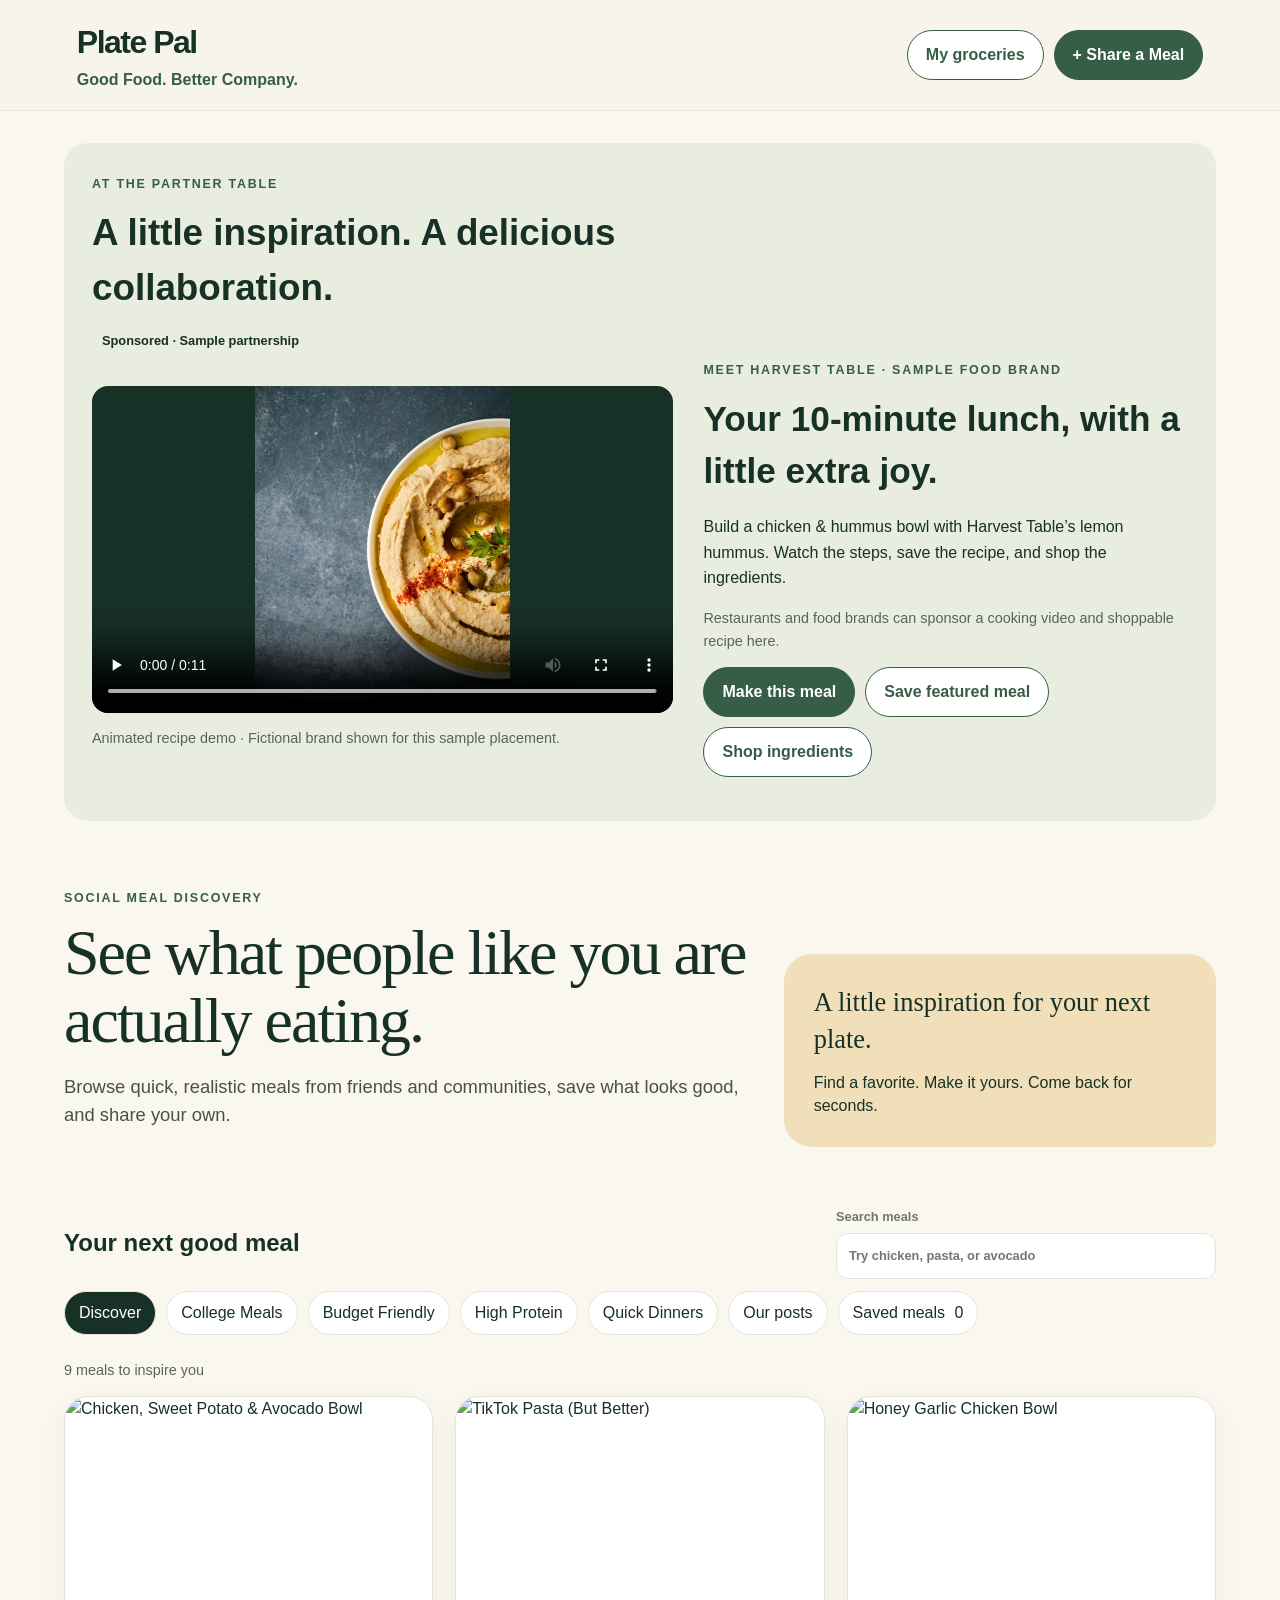
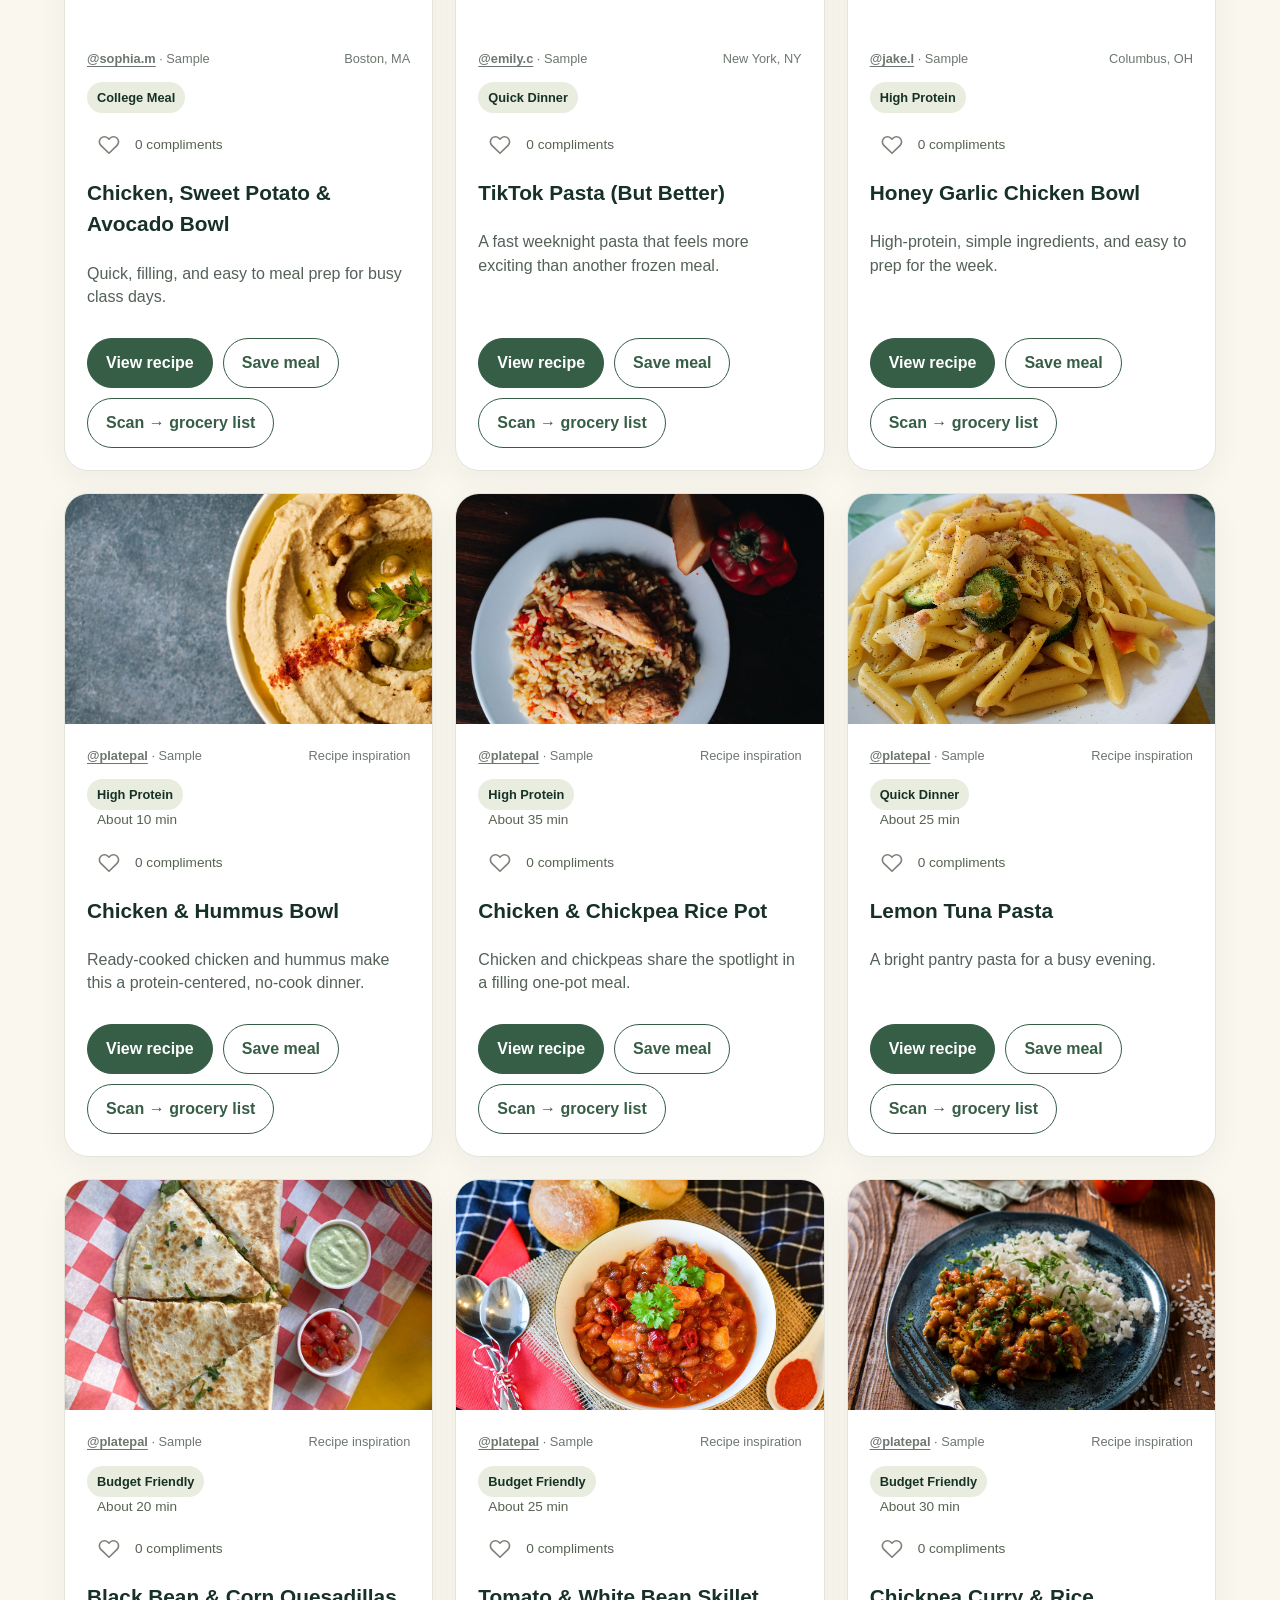
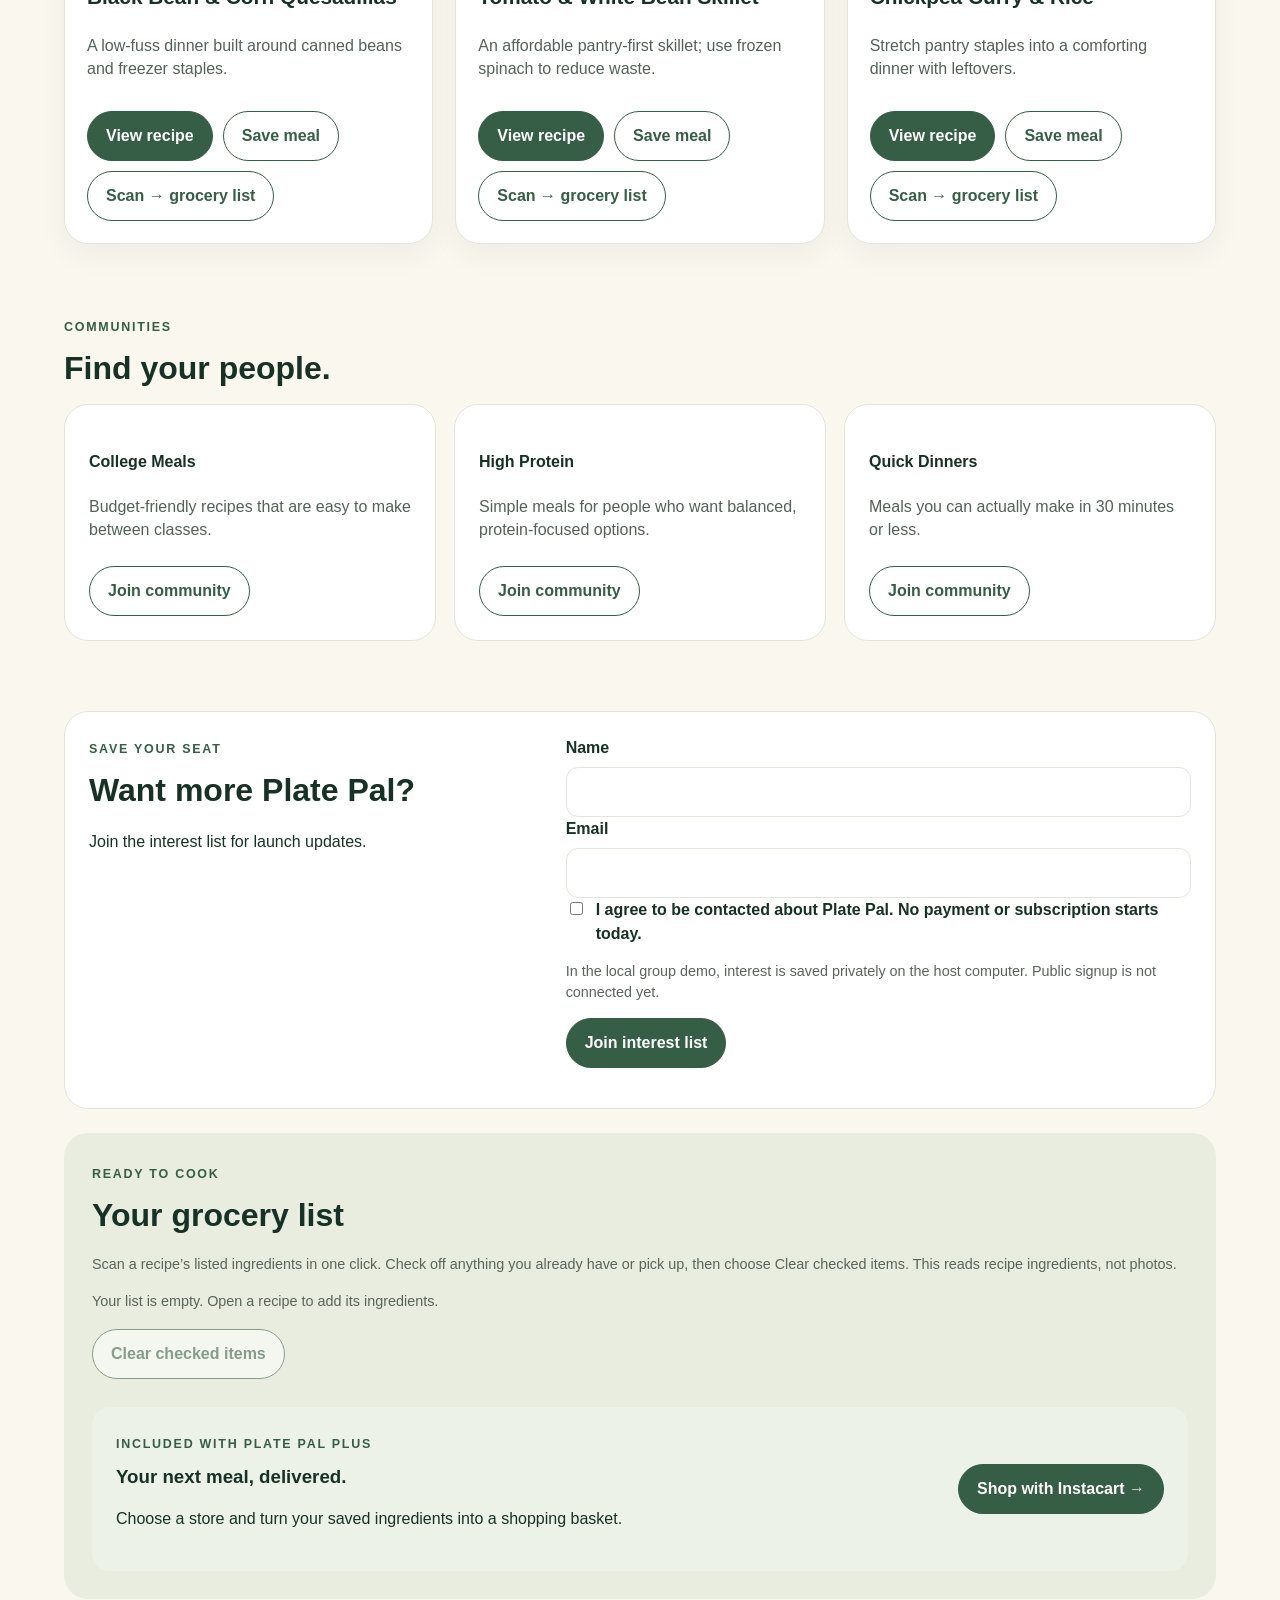
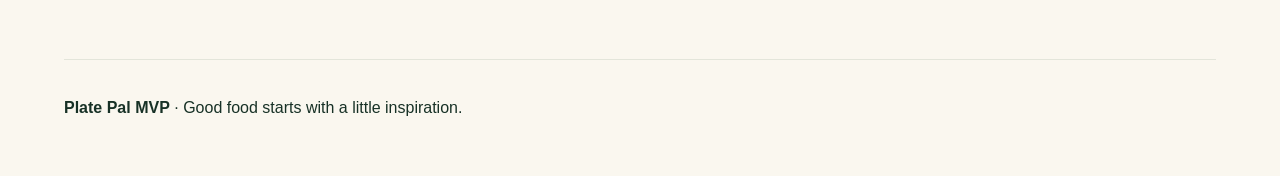
==== commit 8beb76a4: "Add author profiles and heart compliments; simplify feed header" ====
--- a/index.html
+++ b/index.html
@@ -12,7 +12,7 @@
       <h1>Plate Pal</h1>
       <p class="tagline">Good Food. Better Company.</p>
     </div>
-    <div class="header-actions"><span class="pill">Plate Pal Plus</span><button id="myGroceriesBtn" class="secondary-btn">My groceries</button><button id="submitMealBtn" class="primary-btn">+ Share a Meal</button></div>
+    <div class="header-actions"><button id="myGroceriesBtn" class="secondary-btn">My groceries</button><button id="submitMealBtn" class="primary-btn">+ Share a Meal</button></div>
   </header>
 
   <main id="main">
@@ -54,9 +54,9 @@
       <button class="filter" data-filter="group">Our posts</button>
       <button class="filter" data-filter="saved">Saved meals <span id="savedCount">0</span></button>
     </section>
-    <p class="results">High Protein: protein-centered meals · Quick Dinners: about 30 minutes or less · Budget Friendly: pantry staples and affordable ingredients. Meals may fit more than one category.</p>
     <p id="resultCount" class="results" aria-live="polite"></p>
 
+    <section id="profilePanel" class="profile-panel hidden" aria-labelledby="profileTitle"><button id="backToFeed" class="secondary-btn">← Back to feed</button><h2 id="profileTitle" tabindex="-1"></h2><p id="profileSummary"></p><p class="results">All posts with this username, together in one place.</p></section>
     <section id="feed" class="feed"></section>
 
     <section class="communities-section">
@@ -108,7 +108,7 @@
       <img id="modalImage" alt="" />
       <div class="modal-content">
         <span id="modalTag" class="pill"></span>
-        <h3 id="modalTitle"></h3>
+        <button id="modalAuthor" class="author-link"></button><h3 id="modalTitle"></h3>
         <p id="modalDescription"></p>
         <div id="modalMacros"></div><p id="modalSource" class="results"></p>
 
@@ -133,7 +133,7 @@
         <span class="eyebrow">SHARE YOUR MEAL</span>
         <h3>What did you make?</h3>
         <form id="shareMealForm">
-          <label>Your name<input id="mealAuthor" maxlength="40" required autocomplete="nickname" placeholder="What should we call you?" /></label>
+          <p id="usernameHelp" class="results">Use the same username on each post to keep them on your profile. Capitalization and a leading @ don’t matter.</p><label>Your username<input id="mealAuthor" maxlength="40" required autocomplete="nickname" placeholder="@yourname" aria-describedby="usernameHelp" /></label>
           <div class="photo-upload">
             <label>Meal photo (optional)<input id="mealPhoto" type="file" accept="image/jpeg,image/png,image/webp" aria-describedby="photoHelp photoStatus" /></label>
             <p id="photoHelp" class="results">Choose a JPG, PNG, or WebP up to 15 MB. Photos are resized for your post.</p>
--- a/style.css
+++ b/style.css
@@ -459,3 +459,16 @@
 .basket-confirmation { margin-top:18px; padding:18px; background:var(--sage); border-radius:12px; line-height:1.6; }
 button:focus-visible, video:focus-visible { outline:3px solid #ba792d; outline-offset:4px; }
 @media(max-width:700px) { .featured-grid { grid-template-columns:1fr; } .featured-section { padding:18px; } .topbar { gap:12px; flex-wrap:wrap; } .header-actions { gap:6px; } .header-actions button { padding:9px 12px; } .store-choice { padding:14px; } }
+
+.author-link { color: inherit; font: inherit; font-weight: 700; background: none; border: 0; padding: 0; cursor: pointer; text-decoration: underline; text-underline-offset: 3px; overflow-wrap: anywhere; }
+.profile-panel { padding: 24px; margin-bottom: 24px; background: #f4f6ed; border-radius: 20px; }
+.profile-panel h2 { overflow-wrap: anywhere; }
+.compliment-row { display: flex; align-items: center; gap: 4px; margin-top: 10px; }
+.compliment-btn { display: inline-flex; align-items: center; justify-content: center; width: 44px; height: 44px; padding: 10px; border: 0; border-radius: 50%; background: transparent; color: #7b8276; cursor: pointer; }
+.compliment-btn svg { width: 22px; height: 22px; fill: none; stroke: currentColor; stroke-width: 1.8; stroke-linecap: round; stroke-linejoin: round; }
+.compliment-btn:hover { background: #fce8df; color: #aa493d; }
+.compliment-btn[aria-pressed="true"] { color: #bb4c48; }
+.compliment-btn[aria-pressed="true"] svg { fill: currentColor; }
+.compliment-btn:focus-visible { outline: 2px solid #833b24; outline-offset: 2px; }
+.compliment-btn:disabled { opacity: .55; cursor: wait; }
+.compliment-count { font-size: .85rem; color: #576351; }
